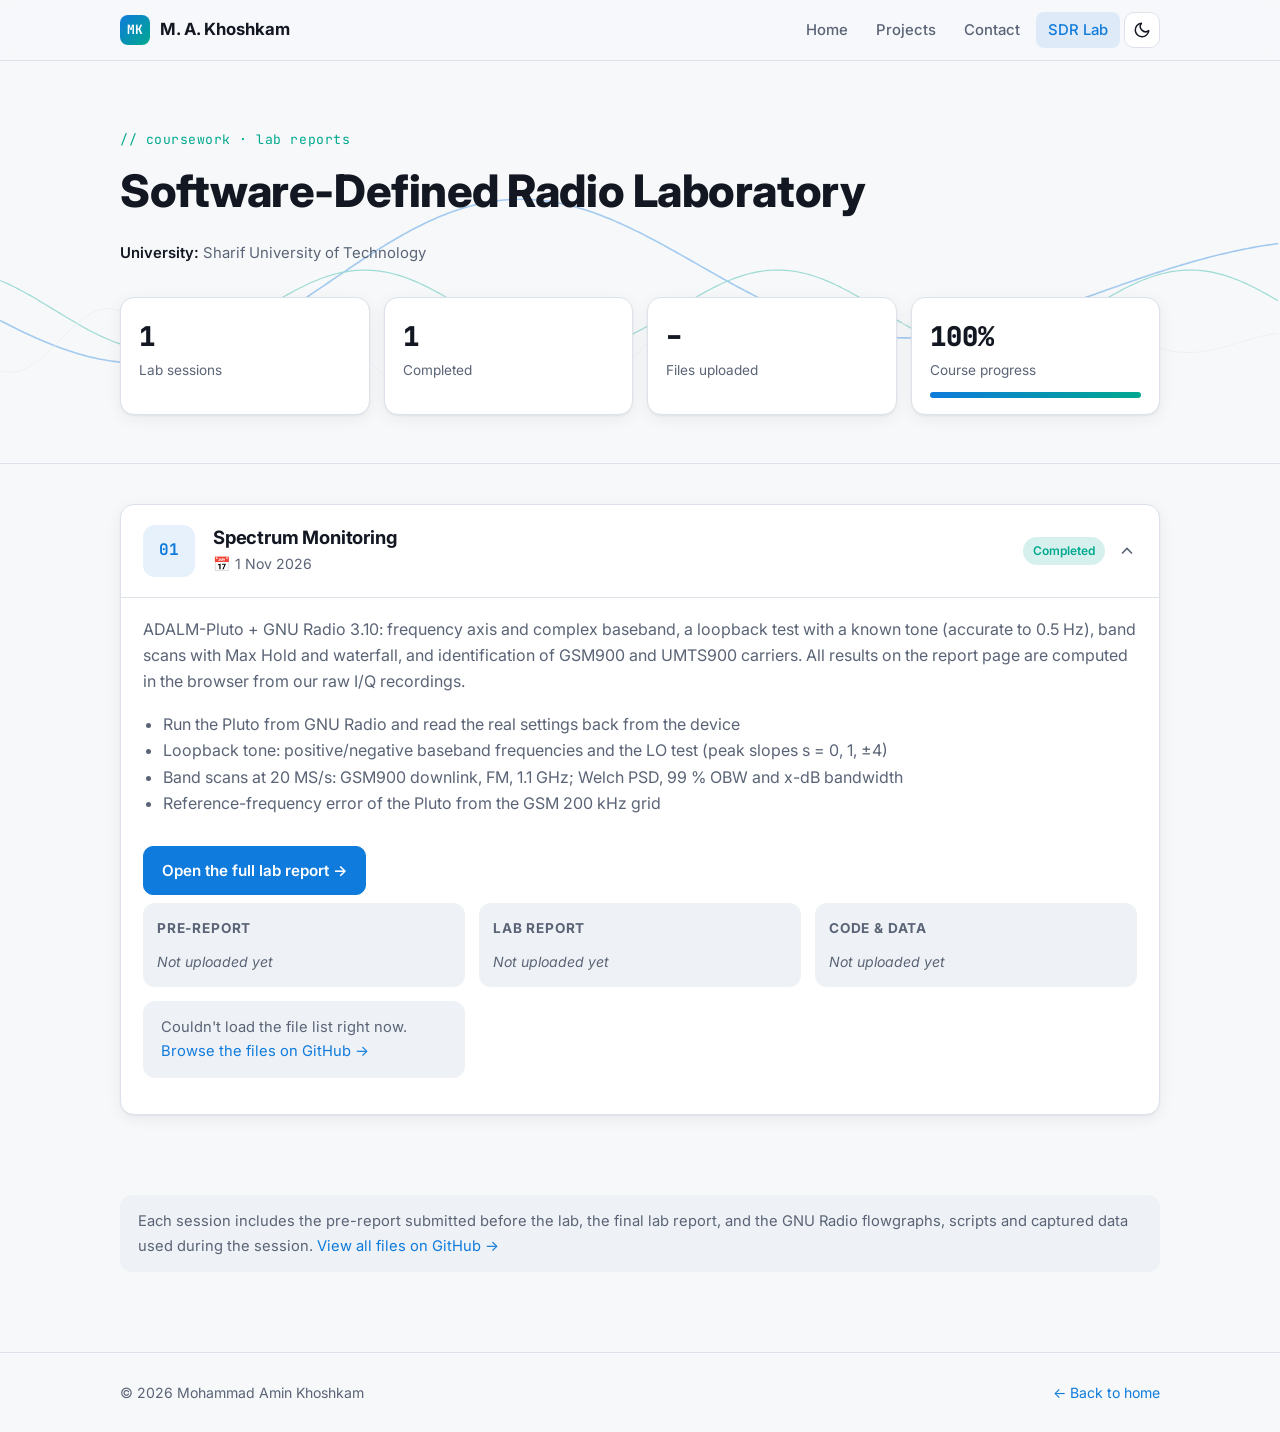
==== sdr-lab/index.html @ 5132e573 "Personal website with SDR Lab and the Lab 1 spectrum-monitoring report Resume site, SDR Lab page and" ====
<!doctype html>
<html lang="en">
<head>
  <meta charset="utf-8">
  <meta name="viewport" content="width=device-width, initial-scale=1">
  <title>SDR Lab Reports</title>
  <meta name="description" content="Pre-reports, lab reports, code and data for the Software-Defined Radio Laboratory — Mohammad Amin Khoshkam.">
  <link rel="icon" href="data:image/svg+xml,%3Csvg xmlns='http://www.w3.org/2000/svg' viewBox='0 0 32 32'%3E%3Crect width='32' height='32' rx='8' fill='%230f7bdc'/%3E%3Cpath d='M4 17c3-8 5-8 8 0s5 8 8 0 5-8 8 0' stroke='white' stroke-width='2.6' fill='none' stroke-linecap='round'/%3E%3C/svg%3E">
  <link rel="preconnect" href="https://fonts.googleapis.com">
  <link rel="preconnect" href="https://fonts.gstatic.com" crossorigin>
  <link href="https://fonts.googleapis.com/css2?family=Inter:wght@400;500;600;700;800&family=JetBrains+Mono:wght@400;600;700&display=swap" rel="stylesheet">
  <link rel="stylesheet" href="../assets/css/style.css">
</head>
<body>

<header class="nav">
  <div class="container">
    <a class="brand" href="../"><span class="brand-mark">MK</span> M. A. Khoshkam</a>
    <button class="icon-btn menu-btn" id="menu-btn" aria-label="Open menu" aria-expanded="false">
      <svg viewBox="0 0 24 24" fill="none" stroke="currentColor" stroke-width="2" stroke-linecap="round"><path d="M4 7h16M4 12h16M4 17h16"/></svg>
    </button>
    <nav class="nav-links">
      <a href="../">Home</a>
      <a href="../#projects">Projects</a>
      <a href="../#contact">Contact</a>
      <a class="pill active" href="./">SDR Lab</a>
      <button class="icon-btn" id="theme-toggle" aria-label="Toggle dark mode">
        <svg viewBox="0 0 24 24" fill="none" stroke="currentColor" stroke-width="2" stroke-linecap="round" stroke-linejoin="round"><path d="M21 12.8A9 9 0 1 1 11.2 3a7 7 0 0 0 9.8 9.8z"/></svg>
      </button>
    </nav>
  </div>
</header>

<main>
  <section class="page-head">
    <canvas data-waves aria-hidden="true"></canvas>
    <div class="container">
      <span class="eyebrow">// coursework · lab reports</span>
      <h1 id="course-title">Software-Defined Radio Laboratory</h1>
      <div class="course-meta" id="course-meta"></div>

      <div class="stats">
        <div class="card stat"><div class="n" id="stat-labs">–</div><div class="l">Lab sessions</div></div>
        <div class="card stat"><div class="n" id="stat-done">–</div><div class="l">Completed</div></div>
        <div class="card stat"><div class="n" id="stat-files">–</div><div class="l">Files uploaded</div></div>
        <div class="card stat">
          <div class="n" id="stat-pct">–</div><div class="l">Course progress</div>
          <div class="progress"><i id="progress-bar"></i></div>
        </div>
      </div>
    </div>
  </section>

  <div class="container">
    <div class="lab-list" id="lab-list">
      <p class="notice">Loading lab sessions…</p>
    </div>
    <p class="notice" style="margin-bottom: 80px;">
      Each session includes the pre-report submitted before the lab, the final lab report, and the
      GNU Radio flowgraphs, scripts and captured data used during the session.
      <a data-repo-link href="https://github.com/mohammadaminkhoshkam/mohammadaminkhoshkam.github.io" target="_blank" rel="noopener">View all files on GitHub →</a>
    </p>
  </div>
</main>

<footer>
  <div class="container">
    <span>© <span data-year></span> Mohammad Amin Khoshkam</span>
    <a href="../">← Back to home</a>
  </div>
</footer>

<script src="../assets/js/main.js"></script>
<script src="../assets/js/sdr.js"></script>
</body>
</html>
---- assets/css/style.css ----
/* ---------- Tokens ---------- */
:root {
  --bg: #f7f8fa;
  --bg-elev: #ffffff;
  --bg-soft: #eef1f5;
  --text: #121722;
  --text-dim: #5a6476;
  --border: #dde2ea;
  --accent: #0f7bdc;
  --accent-2: #00a88f;
  --accent-soft: rgba(15, 123, 220, 0.10);
  --warn: #c77700;
  --shadow: 0 1px 2px rgba(16, 24, 40, .05), 0 4px 16px rgba(16, 24, 40, .06);
  --radius: 14px;
  --maxw: 1080px;
  --font: "Inter", system-ui, -apple-system, "Segoe UI", Roboto, sans-serif;
  --mono: "JetBrains Mono", ui-monospace, "Cascadia Code", Consolas, monospace;
  color-scheme: light;
}

@media (prefers-color-scheme: dark) {
  :root:not([data-theme="light"]) {
    --bg: #0b0f17;
    --bg-elev: #121826;
    --bg-soft: #18202f;
    --text: #e6eaf2;
    --text-dim: #93a0b5;
    --border: #243045;
    --accent: #4aa8ff;
    --accent-2: #2fd4b4;
    --accent-soft: rgba(74, 168, 255, 0.12);
    --warn: #f0a83a;
    --shadow: 0 1px 2px rgba(0, 0, 0, .3), 0 6px 24px rgba(0, 0, 0, .25);
    color-scheme: dark;
  }
}
:root[data-theme="dark"] {
  --bg: #0b0f17;
  --bg-elev: #121826;
  --bg-soft: #18202f;
  --text: #e6eaf2;
  --text-dim: #93a0b5;
  --border: #243045;
  --accent: #4aa8ff;
  --accent-2: #2fd4b4;
  --accent-soft: rgba(74, 168, 255, 0.12);
  --warn: #f0a83a;
  --shadow: 0 1px 2px rgba(0, 0, 0, .3), 0 6px 24px rgba(0, 0, 0, .25);
  color-scheme: dark;
}

/* ---------- Base ---------- */
*, *::before, *::after { box-sizing: border-box; }
html { scroll-behavior: smooth; scroll-padding-top: 72px; }
body {
  margin: 0;
  background: var(--bg);
  color: var(--text);
  font-family: var(--font);
  font-size: 16px;
  line-height: 1.65;
  -webkit-font-smoothing: antialiased;
}
a { color: var(--accent); text-decoration: none; }
a:hover { text-decoration: underline; }
img { max-width: 100%; display: block; }
h1, h2, h3 { line-height: 1.2; margin: 0 0 .5em; letter-spacing: -0.01em; }
p { margin: 0 0 1em; }
code, .mono { font-family: var(--mono); font-size: .9em; }

.container { max-width: var(--maxw); margin: 0 auto; padding: 0 20px; }
@media (max-width: 480px) { .container { padding: 0 16px; } }

/* ---------- Nav ---------- */
.nav {
  position: sticky; top: 0; z-index: 50;
  background: color-mix(in srgb, var(--bg) 82%, transparent);
  backdrop-filter: saturate(160%) blur(12px);
  border-bottom: 1px solid var(--border);
}
.nav .container { display: flex; align-items: center; height: 60px; gap: 16px; }
.brand { font-weight: 700; color: var(--text); font-size: 1.05rem; display: flex; align-items: center; gap: 10px; }
.brand:hover { text-decoration: none; }
.brand-mark {
  width: 30px; height: 30px; border-radius: 8px;
  background: linear-gradient(135deg, var(--accent), var(--accent-2));
  color: #fff; display: grid; place-items: center; font-size: .8rem; font-family: var(--mono);
}
.nav-links { display: flex; gap: 4px; margin-left: auto; align-items: center; }
.nav-links a {
  color: var(--text-dim); padding: 6px 12px; border-radius: 8px; font-size: .93rem; font-weight: 500;
}
.nav-links a:hover, .nav-links a.active { color: var(--text); background: var(--bg-soft); text-decoration: none; }
.nav-links a.pill { color: var(--accent); background: var(--accent-soft); }
.icon-btn {
  border: 1px solid var(--border); background: var(--bg-elev); color: var(--text);
  width: 36px; height: 36px; border-radius: 10px; display: grid; place-items: center; cursor: pointer;
}
.icon-btn:hover { border-color: var(--accent); }
.icon-btn svg { width: 18px; height: 18px; }
.menu-btn { display: none; }
@media (max-width: 760px) {
  .menu-btn { display: grid; margin-left: auto; }
  .nav-links {
    display: none; position: absolute; top: 60px; left: 0; right: 0;
    flex-direction: column; align-items: stretch; padding: 10px 16px 16px;
    background: var(--bg-elev); border-bottom: 1px solid var(--border);
  }
  .nav-links.open { display: flex; }
  .nav-links a { padding: 10px 12px; }
}

/* ---------- Hero ---------- */
.hero { position: relative; overflow: hidden; border-bottom: 1px solid var(--border); }
.hero canvas { position: absolute; inset: 0; width: 100%; height: 100%; opacity: .55; pointer-events: none; }
.hero .container { position: relative; padding-top: 96px; padding-bottom: 88px; }
.eyebrow {
  font-family: var(--mono); font-size: .82rem; color: var(--accent-2);
  letter-spacing: .04em; margin-bottom: 14px; display: inline-block;
}
.hero h1 { font-size: clamp(2.2rem, 5.5vw, 3.6rem); font-weight: 800; margin-bottom: 16px; }
.hero h1 .grad {
  background: linear-gradient(90deg, var(--accent), var(--accent-2));
  -webkit-background-clip: text; background-clip: text; color: transparent;
}
.hero .lead { font-size: 1.15rem; color: var(--text-dim); max-width: 640px; }
.cta { display: flex; flex-wrap: wrap; gap: 12px; margin-top: 28px; }
.btn {
  display: inline-flex; align-items: center; gap: 8px; padding: 11px 18px; border-radius: 10px;
  font-weight: 600; font-size: .95rem; border: 1px solid var(--border); background: var(--bg-elev); color: var(--text);
}
.btn:hover { text-decoration: none; border-color: var(--accent); }
.btn.primary { background: var(--accent); border-color: var(--accent); color: #fff; }
.btn.primary:hover { filter: brightness(1.08); }
.btn svg { width: 18px; height: 18px; }

/* ---------- Sections ---------- */
section.block { padding: 80px 0; }
section.block + section.block { border-top: 1px solid var(--border); }
.section-head { margin-bottom: 36px; }
.section-head .kicker { font-family: var(--mono); color: var(--accent); font-size: .85rem; }
.section-head h2 { font-size: clamp(1.6rem, 3vw, 2.1rem); margin-top: 6px; }
.section-head p { color: var(--text-dim); max-width: 640px; }

.grid { display: grid; gap: 18px; }
.grid-2 { grid-template-columns: repeat(auto-fit, minmax(300px, 1fr)); }
.grid-3 { grid-template-columns: repeat(auto-fill, minmax(290px, 1fr)); }
@media (max-width: 360px) { .grid-2, .grid-3 { grid-template-columns: 1fr; } }

.card {
  background: var(--bg-elev); border: 1px solid var(--border); border-radius: var(--radius);
  padding: 22px; box-shadow: var(--shadow);
}

/* About */
.about { display: grid; grid-template-columns: 1.4fr 1fr; gap: 28px; align-items: start; }
@media (max-width: 820px) { .about { grid-template-columns: 1fr; } }
.facts { list-style: none; margin: 0; padding: 0; }
.facts li { display: flex; gap: 12px; padding: 10px 0; border-bottom: 1px dashed var(--border); }
.facts li:last-child { border-bottom: 0; }
.facts .k { color: var(--text-dim); min-width: 92px; font-size: .9rem; }

/* Skills */
.skill-group h3 { font-size: 1rem; display: flex; align-items: center; gap: 8px; }
.skill-group h3 .dot { width: 8px; height: 8px; border-radius: 50%; background: var(--accent); }
.skill-group:nth-child(2) h3 .dot { background: var(--accent-2); }
.skill-group:nth-child(3) h3 .dot { background: var(--warn); }
.tags { display: flex; flex-wrap: wrap; gap: 8px; margin: 0; padding: 0; list-style: none; }
.tag {
  font-size: .82rem; padding: 4px 10px; border-radius: 999px;
  background: var(--bg-soft); color: var(--text); border: 1px solid var(--border);
}

/* Projects */
.filters { display: flex; flex-wrap: wrap; gap: 8px; margin-bottom: 22px; }
.chip {
  border: 1px solid var(--border); background: var(--bg-elev); color: var(--text-dim);
  padding: 6px 14px; border-radius: 999px; font: inherit; font-size: .88rem; cursor: pointer;
}
.chip[aria-pressed="true"] { background: var(--accent); border-color: var(--accent); color: #fff; }
.project { display: flex; flex-direction: column; transition: transform .15s ease, border-color .15s ease; }
.project:hover { transform: translateY(-2px); border-color: var(--accent); }
.project .meta { display: flex; justify-content: space-between; align-items: center; margin-bottom: 10px; }
.project .cat { font-family: var(--mono); font-size: .75rem; color: var(--accent-2); text-transform: uppercase; letter-spacing: .06em; }
.project h3 { font-size: 1.12rem; }
.project p { color: var(--text-dim); font-size: .94rem; flex: 1; }
.project .tags { margin-bottom: 14px; }
.project .tag { font-size: .75rem; }
.project .links { display: flex; gap: 14px; font-size: .9rem; font-weight: 600; }
.project[hidden] { display: none; }

/* SDR feature card */
.feature {
  display: grid; grid-template-columns: 1fr auto; gap: 24px; align-items: center;
  background: linear-gradient(135deg, var(--accent-soft), transparent 70%), var(--bg-elev);
}
@media (max-width: 680px) { .feature { grid-template-columns: 1fr; } }
.feature h3 { font-size: 1.4rem; }
.feature p { color: var(--text-dim); margin: 0; }

/* Contact */
.contact-list { display: grid; gap: 12px; grid-template-columns: repeat(auto-fit, minmax(220px, 1fr)); }
.contact-item { display: flex; align-items: center; gap: 14px; color: var(--text); }
.contact-item:hover { text-decoration: none; border-color: var(--accent); }
.contact-item svg { width: 22px; height: 22px; color: var(--accent); flex: none; }
.contact-item small { display: block; color: var(--text-dim); font-size: .8rem; }
.contact-item span { overflow-wrap: anywhere; }

/* Footer */
footer { border-top: 1px solid var(--border); padding: 28px 0; color: var(--text-dim); font-size: .88rem; }
footer .container { display: flex; justify-content: space-between; flex-wrap: wrap; gap: 10px; }

/* ---------- SDR lab page ---------- */
.page-head { padding: 64px 0 40px; border-bottom: 1px solid var(--border); position: relative; overflow: hidden; }
.page-head canvas { position: absolute; inset: 0; width: 100%; height: 100%; opacity: .4; pointer-events: none; }
.page-head .container { position: relative; }
.page-head h1 { font-size: clamp(1.9rem, 4.5vw, 2.8rem); font-weight: 800; }
.course-meta { display: flex; flex-wrap: wrap; gap: 10px 22px; color: var(--text-dim); font-size: .93rem; margin-top: 14px; }
.course-meta b { color: var(--text); font-weight: 600; }

.stats { display: grid; grid-template-columns: repeat(auto-fit, minmax(150px, 1fr)); gap: 14px; margin: 32px 0 8px; }
.stat { padding: 16px 18px; }
.stat .n { font-size: 1.7rem; font-weight: 800; font-family: var(--mono); }
.stat .l { color: var(--text-dim); font-size: .85rem; }
.progress { height: 6px; border-radius: 99px; background: var(--bg-soft); overflow: hidden; margin-top: 10px; }
.progress > i { display: block; height: 100%; background: linear-gradient(90deg, var(--accent), var(--accent-2)); width: 0; transition: width .6s ease; }

.lab-list { display: grid; gap: 18px; padding: 40px 0 80px; }
.lab { padding: 0; overflow: hidden; }
.lab-head {
  display: grid; grid-template-columns: auto 1fr auto; gap: 18px; align-items: center;
  padding: 20px 22px; cursor: pointer; background: none; border: 0; width: 100%; text-align: left; color: inherit; font: inherit;
}
.lab-num {
  width: 52px; height: 52px; border-radius: 12px; display: grid; place-items: center;
  font-family: var(--mono); font-weight: 700; background: var(--accent-soft); color: var(--accent);
}
.lab-title h2 { font-size: 1.15rem; margin: 0 0 4px; }
.lab-title .sub { color: var(--text-dim); font-size: .88rem; display: flex; gap: 14px; flex-wrap: wrap; }
.status { font-size: .75rem; font-weight: 600; padding: 4px 10px; border-radius: 999px; white-space: nowrap; }
.status.done { background: color-mix(in srgb, var(--accent-2) 16%, transparent); color: var(--accent-2); }
.status.progress-s { background: color-mix(in srgb, var(--warn) 16%, transparent); color: var(--warn); }
.status.upcoming { background: var(--bg-soft); color: var(--text-dim); }
.chev { width: 20px; height: 20px; transition: transform .2s; color: var(--text-dim); }
.lab.open .chev { transform: rotate(180deg); }
.lab-right { display: flex; align-items: center; gap: 12px; }
@media (max-width: 560px) {
  .lab-head { grid-template-columns: auto 1fr; }
  .lab-right { grid-column: 1 / -1; justify-content: space-between; }
}
.lab-body { display: none; padding: 0 22px 22px; border-top: 1px solid var(--border); }
.lab.open .lab-body { display: block; }
.lab-body .desc { color: var(--text-dim); padding-top: 18px; }
.lab-body .desc ul { margin: 0 0 1em; padding-left: 20px; }
.file-groups { display: grid; gap: 14px; grid-template-columns: repeat(auto-fit, minmax(240px, 1fr)); margin-top: 8px; }
.file-group { background: var(--bg-soft); border-radius: 12px; padding: 14px; }
.file-group h4 { margin: 0 0 10px; font-size: .85rem; text-transform: uppercase; letter-spacing: .06em; color: var(--text-dim); }
.file-group .empty { color: var(--text-dim); font-size: .88rem; font-style: italic; }
.file {
  display: flex; align-items: center; gap: 10px; padding: 8px 10px; border-radius: 8px;
  background: var(--bg-elev); border: 1px solid var(--border); color: var(--text); margin-bottom: 8px; font-size: .9rem;
}
.file:last-child { margin-bottom: 0; }
.file:hover { text-decoration: none; border-color: var(--accent); }
.file .ext {
  font-family: var(--mono); font-size: .68rem; font-weight: 700; padding: 3px 6px; border-radius: 5px;
  background: var(--accent-soft); color: var(--accent); text-transform: uppercase; flex: none;
}
.file .name { overflow: hidden; text-overflow: ellipsis; white-space: nowrap; flex: 1; }
.file .size { color: var(--text-dim); font-size: .78rem; flex: none; }
.notice { padding: 14px 18px; border-radius: 12px; background: var(--bg-soft); color: var(--text-dim); font-size: .92rem; }

/* Hero with portrait */
.hero-grid { display: grid; grid-template-columns: 1fr auto; gap: 48px; align-items: center; }
.portrait {
  width: 260px; height: 260px; border-radius: 50%; padding: 5px;
  background: linear-gradient(135deg, var(--accent), var(--accent-2));
  box-shadow: var(--shadow);
}
.portrait img { width: 100%; height: 100%; border-radius: 50%; object-fit: cover; border: 4px solid var(--bg); }
@media (max-width: 820px) {
  .hero-grid { grid-template-columns: 1fr; gap: 28px; }
  .portrait { width: 150px; height: 150px; order: -1; }
  .hero .container { padding-top: 56px; padding-bottom: 64px; }
}

/* Timeline (experience, education) */
.timeline { list-style: none; margin: 0; padding: 0; position: relative; }
.timeline::before { content: ""; position: absolute; left: 7px; top: 6px; bottom: 6px; width: 2px; background: var(--border); }
.timeline > li { position: relative; padding-left: 34px; padding-bottom: 26px; }
.timeline > li:last-child { padding-bottom: 0; }
.timeline > li::before {
  content: ""; position: absolute; left: 0; top: 6px; width: 16px; height: 16px; border-radius: 50%;
  background: var(--bg); border: 3px solid var(--accent);
}
.timeline .when { font-family: var(--mono); font-size: .8rem; color: var(--accent-2); }
.timeline h3 { font-size: 1.05rem; margin: 2px 0 2px; }
.timeline .where { color: var(--text-dim); font-size: .92rem; margin-bottom: 6px; }
.timeline p { color: var(--text-dim); font-size: .94rem; margin: 0; }
.timeline .tags { margin-top: 8px; }
.timeline .tag { font-size: .76rem; }
.two-col { display: grid; grid-template-columns: 1.5fr 1fr; gap: 28px; align-items: start; }
@media (max-width: 860px) { .two-col { grid-template-columns: 1fr; } }
.col-title { font-size: .85rem; text-transform: uppercase; letter-spacing: .08em; color: var(--text-dim); margin-bottom: 18px; }

/* Awards */
.award { display: flex; gap: 14px; align-items: flex-start; padding: 14px 0; border-bottom: 1px dashed var(--border); }
.award:last-child { border-bottom: 0; }
.award .medal {
  flex: none; width: 38px; height: 38px; border-radius: 10px; display: grid; place-items: center;
  background: color-mix(in srgb, var(--warn) 16%, transparent); color: var(--warn); font-size: 1.1rem;
}
.award .medal.cert { background: var(--accent-soft); color: var(--accent); }
.award b { display: block; font-weight: 600; }
.award small { color: var(--text-dim); }
.project .year { font-family: var(--mono); font-size: .75rem; color: var(--text-dim); }

/* ---------- Lab report pages ---------- */
.lab-page { padding-bottom: 40px; }
.lab-sec { padding: 56px 0 8px; }
.lab-sec + .lab-sec { border-top: 1px solid var(--border); }
.lab-sec .section-head { margin-bottom: 22px; }
.sub-h { font-size: 1.15rem; margin: 34px 0 10px; }
.rc-card { display: grid; grid-template-columns: 1fr auto; gap: 24px; align-items: center; margin-top: -28px; position: relative; }
.rc-card h3 { margin-bottom: 6px; }
.rc-card p { color: var(--text-dim); margin-bottom: 6px; }
.rc-actions { min-width: 260px; }
.rc-actions .progress { margin: 12px 0 6px; }
@media (max-width: 760px) { .rc-card { grid-template-columns: 1fr; } .rc-actions { min-width: 0; } }
.btn[disabled] { opacity: .55; cursor: progress; }
button.btn { cursor: pointer; font: inherit; font-weight: 600; }

.tbl-wrap { overflow-x: auto; margin: 0 0 16px; border: 1px solid var(--border); border-radius: 12px; background: var(--bg-elev); }
.tbl { width: 100%; border-collapse: collapse; font-size: .9rem; }
.tbl th, .tbl td { padding: 8px 12px; border-bottom: 1px solid var(--border); text-align: left; vertical-align: top; }
.tbl thead th { background: var(--bg-soft); font-weight: 600; font-size: .82rem; white-space: nowrap; }
.tbl tbody tr:last-child td { border-bottom: 0; }
.card .tbl th { width: 30%; color: var(--text-dim); font-weight: 600; }
.num { text-align: right !important; font-variant-numeric: tabular-nums; white-space: nowrap; }
.small { font-size: .84rem; }
.dim { color: var(--text-dim); }
.ok { color: var(--accent-2); font-weight: 600; }
.bad { color: #d64545; font-weight: 600; }
:root[data-theme="dark"] .bad { color: #ff7b7b; }
.flag { font-size: .7rem; font-weight: 700; padding: 1px 6px; border-radius: 6px; background: color-mix(in srgb, var(--warn) 18%, transparent); color: var(--warn); margin-left: 4px; }
.cls { font-size: .8rem; font-weight: 600; padding: 2px 8px; border-radius: 999px; display: inline-block; white-space: nowrap; }
.cls.real { background: color-mix(in srgb, var(--accent) 14%, transparent); color: var(--accent); }
.cls.rx { background: color-mix(in srgb, var(--warn) 16%, transparent); color: var(--warn); }
.bul { margin: 0 0 12px; padding-left: 20px; }
.bul li { margin-bottom: 6px; }
.callout { background: var(--bg-soft); border-left: 3px solid var(--accent); padding: 12px 16px; border-radius: 8px; font-size: .93rem; }
.callout:empty { display: none; }

.plot { position: relative; margin: 8px 0 12px; }
.plot canvas { width: 100%; display: block; }
.tip { position: absolute; pointer-events: none; background: var(--text); color: var(--bg); font: 600 .75rem var(--mono); padding: 3px 8px; border-radius: 6px; white-space: nowrap; }
.controls { display: flex; flex-wrap: wrap; gap: 12px; margin: 10px 0 4px; }
.controls label, .own-grid label { display: flex; flex-direction: column; gap: 4px; font-size: .8rem; color: var(--text-dim); font-weight: 600; }
select, input[type="number"], input[type="file"] {
  font: inherit; font-size: .9rem; color: var(--text); background: var(--bg-elev); border: 1px solid var(--border);
  border-radius: 8px; padding: 7px 10px; max-width: 100%;
}
.t7grid { display: grid; grid-template-columns: repeat(auto-fill, minmax(320px, 1fr)); gap: 14px; margin: 8px 0 14px; }
.t7cell { padding: 8px 10px 0; }
@media (max-width: 380px) { .t7grid { grid-template-columns: 1fr; } }
.kpi { display: grid; grid-template-columns: repeat(auto-fit, minmax(200px, 1fr)); gap: 14px; margin: 10px 0 16px; }
.kpi .n { font-size: 1.4rem; }
.qa h3 { font-size: 1.05rem; margin: 26px 0 8px; }
.qa h3:first-child { margin-top: 0; }
.qa p { color: var(--text); }
.own-grid { display: grid; grid-template-columns: repeat(auto-fill, minmax(190px, 1fr)); gap: 12px; align-items: end; margin-bottom: 14px; }
.own-res { display: flex; flex-direction: column; gap: 4px; font-size: .9rem; background: var(--bg-soft); padding: 12px 14px; border-radius: 10px; margin-bottom: 8px; }
.gallery { display: grid; grid-template-columns: repeat(auto-fill, minmax(260px, 1fr)); gap: 14px; }
.gallery figure { margin: 0; background: var(--bg-elev); border: 1px solid var(--border); border-radius: 12px; overflow: hidden; }
.gallery img { width: 100%; aspect-ratio: 2 / 1; object-fit: cover; object-position: top; }
.gallery figcaption { padding: 8px 12px; font-size: .82rem; color: var(--text-dim); }
.lab-open { margin-top: 14px; }

/* Reveal animation */
.reveal { opacity: 0; transform: translateY(14px); transition: opacity .5s ease, transform .5s ease; }
.reveal.in { opacity: 1; transform: none; }
@media (prefers-reduced-motion: reduce) {
  .reveal { opacity: 1; transform: none; transition: none; }
  html { scroll-behavior: auto; }
}
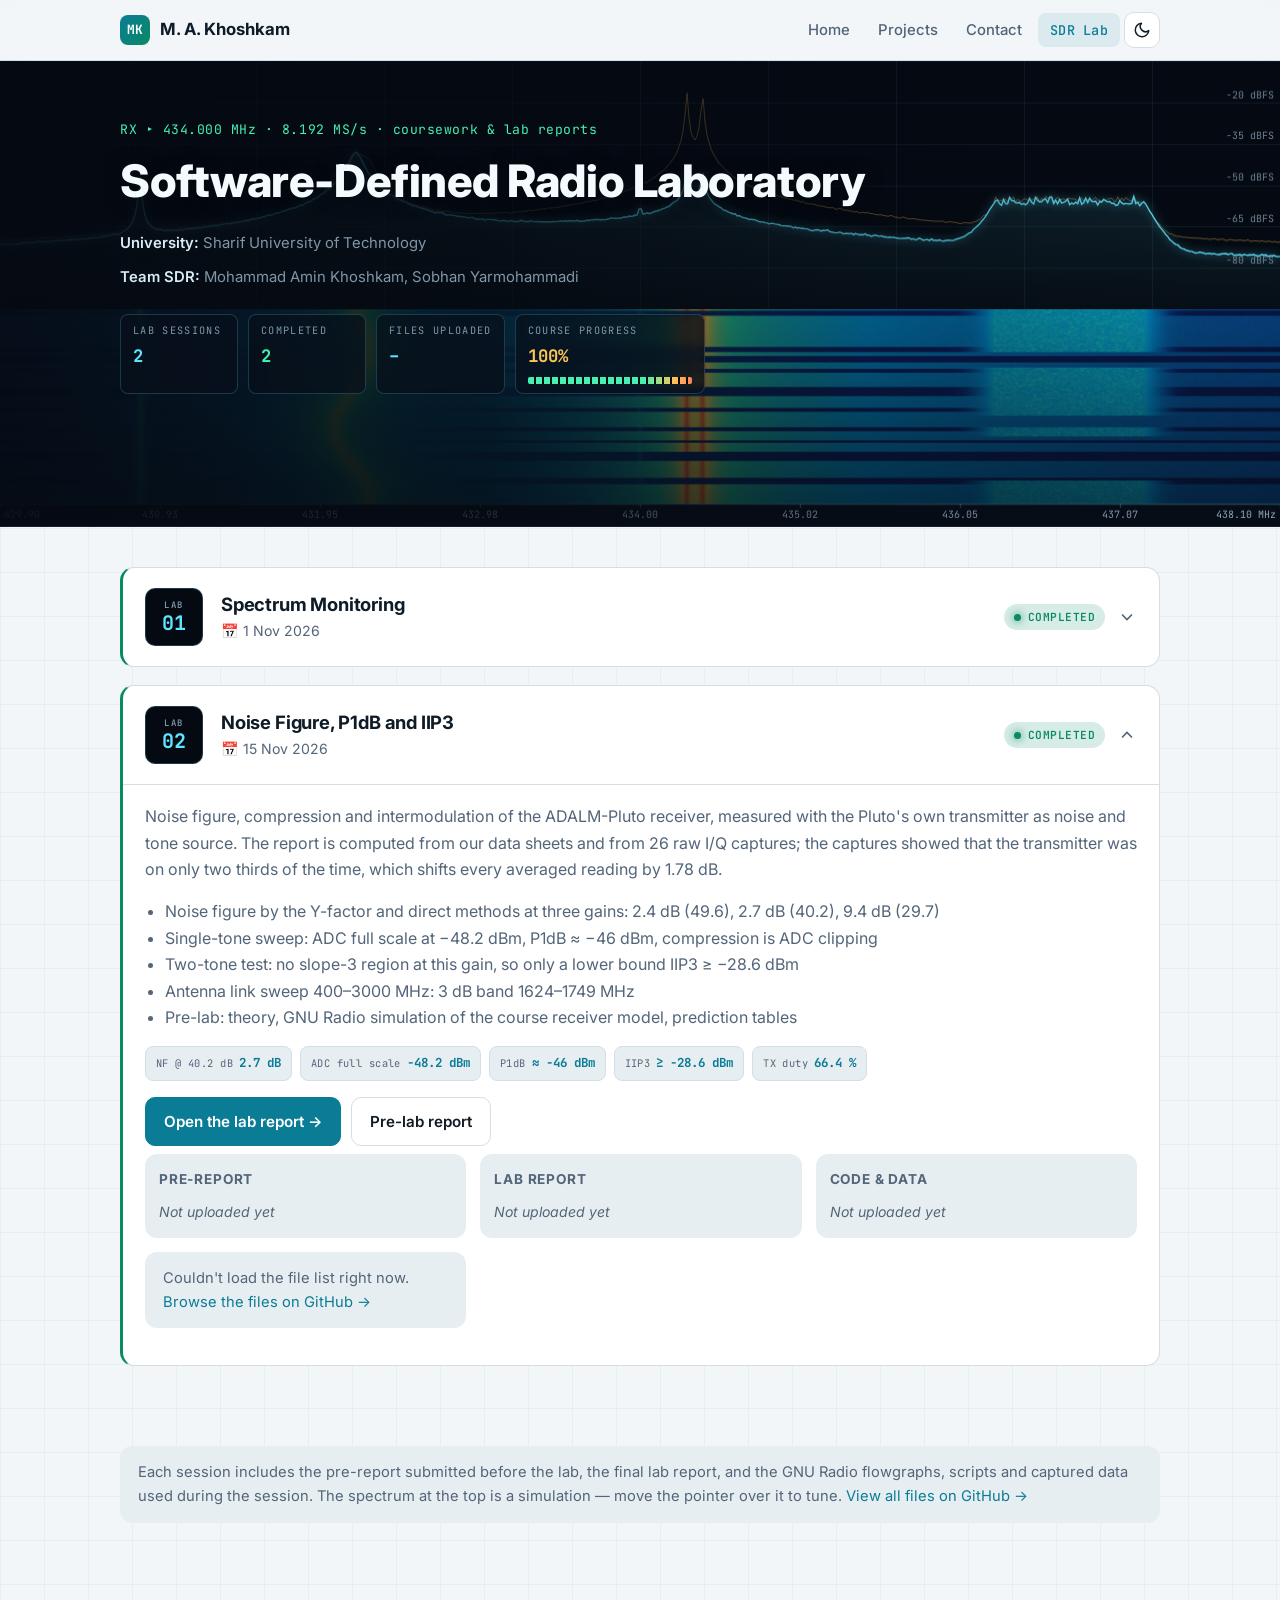
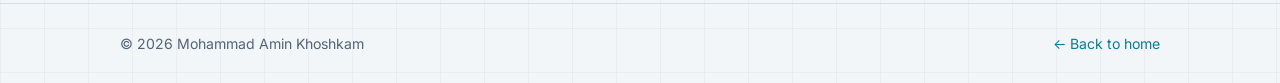
==== commit 1bcf3618: "Lab 2 report (noise figure, P1dB, IIP3) and an SDR theme for the lab pages - sdr-lab/lab-02/: lab re" ====
--- a/sdr-lab/index.html
+++ b/sdr-lab/index.html
@@ -5,13 +5,14 @@
   <meta name="viewport" content="width=device-width, initial-scale=1">
   <title>SDR Lab Reports</title>
   <meta name="description" content="Pre-reports, lab reports, code and data for the Software-Defined Radio Laboratory — Mohammad Amin Khoshkam.">
-  <link rel="icon" href="data:image/svg+xml,%3Csvg xmlns='http://www.w3.org/2000/svg' viewBox='0 0 32 32'%3E%3Crect width='32' height='32' rx='8' fill='%230f7bdc'/%3E%3Cpath d='M4 17c3-8 5-8 8 0s5 8 8 0 5-8 8 0' stroke='white' stroke-width='2.6' fill='none' stroke-linecap='round'/%3E%3C/svg%3E">
+  <link rel="icon" href="data:image/svg+xml,%3Csvg xmlns='http://www.w3.org/2000/svg' viewBox='0 0 32 32'%3E%3Crect width='32' height='32' rx='8' fill='%23050a12'/%3E%3Cpath d='M3 24h4l2-3 2 2 2-14 2 14 2-9 2 9 2-4 2 5h4' stroke='%235ee6ff' stroke-width='2' fill='none' stroke-linecap='round' stroke-linejoin='round'/%3E%3C/svg%3E">
   <link rel="preconnect" href="https://fonts.googleapis.com">
   <link rel="preconnect" href="https://fonts.gstatic.com" crossorigin>
   <link href="https://fonts.googleapis.com/css2?family=Inter:wght@400;500;600;700;800&family=JetBrains+Mono:wght@400;600;700&display=swap" rel="stylesheet">
   <link rel="stylesheet" href="../assets/css/style.css">
+  <link rel="stylesheet" href="../assets/css/sdr-theme.css">
 </head>
-<body>
+<body class="sdr">
 
 <header class="nav">
   <div class="container">
@@ -32,20 +33,19 @@
 </header>
 
 <main>
-  <section class="page-head">
-    <canvas data-waves aria-hidden="true"></canvas>
+  <section class="page-head scope">
+    <canvas data-scope data-fc="434" data-span="8.192" aria-hidden="true"></canvas>
     <div class="container">
-      <span class="eyebrow">// coursework · lab reports</span>
+      <span class="eyebrow">RX ▸ 434.000 MHz · 8.192 MS/s · coursework &amp; lab reports</span>
       <h1 id="course-title">Software-Defined Radio Laboratory</h1>
       <div class="course-meta" id="course-meta"></div>
 
-      <div class="stats">
-        <div class="card stat"><div class="n" id="stat-labs">–</div><div class="l">Lab sessions</div></div>
-        <div class="card stat"><div class="n" id="stat-done">–</div><div class="l">Completed</div></div>
-        <div class="card stat"><div class="n" id="stat-files">–</div><div class="l">Files uploaded</div></div>
-        <div class="card stat">
-          <div class="n" id="stat-pct">–</div><div class="l">Course progress</div>
-          <div class="progress"><i id="progress-bar"></i></div>
+      <div class="readouts" aria-label="Course progress">
+        <div class="ro"><small>Lab sessions</small><b id="stat-labs">–</b></div>
+        <div class="ro"><small>Completed</small><b class="g" id="stat-done">–</b></div>
+        <div class="ro"><small>Files uploaded</small><b id="stat-files">–</b></div>
+        <div class="ro wide"><small>Course progress</small><b class="a" id="stat-pct">–</b>
+          <div class="smeter"><i id="progress-bar"></i></div>
         </div>
       </div>
     </div>
@@ -57,7 +57,8 @@
     </div>
     <p class="notice" style="margin-bottom: 80px;">
       Each session includes the pre-report submitted before the lab, the final lab report, and the
-      GNU Radio flowgraphs, scripts and captured data used during the session.
+      GNU Radio flowgraphs, scripts and captured data used during the session. The spectrum at the top is a
+      simulation — move the pointer over it to tune.
       <a data-repo-link href="https://github.com/mohammadaminkhoshkam/mohammadaminkhoshkam.github.io" target="_blank" rel="noopener">View all files on GitHub →</a>
     </p>
   </div>
@@ -71,6 +72,7 @@
 </footer>
 
 <script src="../assets/js/main.js"></script>
+<script src="../assets/js/sdr-scope.js"></script>
 <script src="../assets/js/sdr.js"></script>
 </body>
 </html>
--- a/assets/css/style.css
+++ b/assets/css/style.css
@@ -376,6 +376,58 @@
 .gallery figcaption { padding: 8px 12px; font-size: .82rem; color: var(--text-dim); }
 .lab-open { margin-top: 14px; }
 
+/* ---------- Polish ---------- */
+::selection { background: color-mix(in srgb, var(--accent) 30%, transparent); }
+:focus-visible { outline: 2px solid var(--accent); outline-offset: 2px; border-radius: 6px; }
+.card, .btn, .chip, .tag, .icon-btn { transition: border-color .15s ease, background-color .15s ease, transform .15s ease, filter .15s ease; }
+.btn:active { transform: translateY(1px); }
+.contact-item:hover { transform: translateY(-2px); }
+.hero::before {
+  content: ""; position: absolute; inset: 0; pointer-events: none;
+  background:
+    radial-gradient(60% 70% at 78% 40%, var(--accent-soft), transparent 70%),
+    linear-gradient(color-mix(in srgb, var(--border) 55%, transparent) 1px, transparent 1px) 0 0 / 100% 44px,
+    linear-gradient(90deg, color-mix(in srgb, var(--border) 55%, transparent) 1px, transparent 1px) 0 0 / 44px 100%;
+  -webkit-mask-image: linear-gradient(180deg, #000 0%, transparent 92%); mask-image: linear-gradient(180deg, #000 0%, transparent 92%);
+  opacity: .55;
+}
+.section-head .kicker { display: block; }
+.section-head h2 { position: relative; display: inline-block; }
+.section-head h2::after {
+  content: ""; position: absolute; left: 0; bottom: -8px; width: 44px; height: 3px; border-radius: 3px;
+  background: linear-gradient(90deg, var(--accent), var(--accent-2));
+}
+.section-head p { margin-top: 18px; }
+.timeline > li::before { transition: background-color .15s ease; }
+.timeline > li:hover::before { background: var(--accent); }
+
+/* SDR Lab card on the home page: a small live "scope" */
+.sdr-card {
+  position: relative; display: block; overflow: hidden; padding: 0; margin-bottom: 22px; min-height: 250px;
+  background: #050a12; border-color: #14222f; color: #d9ecf5; isolation: isolate;
+}
+.sdr-card:hover { text-decoration: none; border-color: #5ee6ff; }
+.sdr-card canvas { position: absolute; inset: 0; width: 100%; height: 100%; z-index: 0; }
+.sdr-card::after {
+  content: ""; position: absolute; inset: 0; z-index: 1; pointer-events: none;
+  background: linear-gradient(90deg, rgba(5, 10, 18, .94) 0%, rgba(5, 10, 18, .82) 42%, rgba(5, 10, 18, .25) 78%, rgba(5, 10, 18, .05) 100%);
+}
+.sdr-card-body { position: relative; z-index: 2; padding: 26px 26px 46px; max-width: 640px; }
+.sdr-card .eyebrow { color: #46f0b0; margin-bottom: 8px; }
+.sdr-card h3 { font-size: 1.45rem; color: #f3fbff; }
+.sdr-card p { color: #9db3c4; margin-bottom: 14px; }
+.sdr-card-chips { display: flex; flex-wrap: wrap; gap: 8px; margin-bottom: 18px; }
+.sdr-card-chips span {
+  font-family: var(--mono); font-size: .78rem; padding: 5px 10px; border-radius: 8px; color: #d9ecf5;
+  border: 1px solid rgba(120, 220, 255, .22); background: rgba(8, 16, 26, .74);
+}
+.sdr-card-chips small { color: #5ee6ff; font-weight: 700; margin-right: 6px; letter-spacing: .06em; }
+.sdr-card .btn.primary { background: #0e8fae; border-color: #0e8fae; }
+@media (max-width: 680px) {
+  .sdr-card::after { background: linear-gradient(180deg, rgba(5, 10, 18, .93) 0%, rgba(5, 10, 18, .84) 60%, rgba(5, 10, 18, .3) 100%); }
+  .sdr-card-body { padding: 20px 18px 56px; }
+}
+
 /* Reveal animation */
 .reveal { opacity: 0; transform: translateY(14px); transition: opacity .5s ease, transform .5s ease; }
 .reveal.in { opacity: 1; transform: none; }
--- a/assets/css/sdr-theme.css
+++ b/assets/css/sdr-theme.css
@@ -0,0 +1,211 @@
+/* ==========================================================================
+   SDR Lab theme — "instrument" look for everything under /sdr-lab/
+   Loaded after style.css on pages whose <body> has class "sdr".
+   ========================================================================== */
+
+/* ---------- Tokens ---------- */
+body.sdr {
+  --bg: #f2f6f8;
+  --bg-elev: #ffffff;
+  --bg-soft: #e7eef2;
+  --text: #0f1b26;
+  --text-dim: #536579;
+  --border: #d3dee6;
+  --accent: #0b7c96;
+  --accent-2: #0a8a63;
+  --accent-soft: rgba(11, 124, 150, 0.10);
+  --warn: #b25e09;
+  --grid-line: rgba(15, 60, 90, 0.045);
+  --fig-bg: #ffffff;
+  /* the scope screen is always dark, in both themes */
+  --scope-bg: #050a12;
+  --scope-text: #d9ecf5;
+  --scope-dim: #7f97aa;
+  --scope-trace: #5ee6ff;
+  --phosphor: #46f0b0;
+  --amber: #ffc457;
+  background-image:
+    linear-gradient(var(--grid-line) 1px, transparent 1px),
+    linear-gradient(90deg, var(--grid-line) 1px, transparent 1px);
+  background-size: 44px 44px;
+}
+@media (prefers-color-scheme: dark) {
+  :root:not([data-theme="light"]) body.sdr {
+    --bg: #060a11;
+    --bg-elev: #0b121c;
+    --bg-soft: #111a27;
+    --text: #dde8f2;
+    --text-dim: #8598ad;
+    --border: #1b2a3d;
+    --accent: #38d6f5;
+    --accent-2: #3fe6a6;
+    --accent-soft: rgba(56, 214, 245, 0.12);
+    --warn: #ffc457;
+    --grid-line: rgba(120, 220, 255, 0.035);
+    --fig-bg: #0c131f;
+  }
+}
+:root[data-theme="dark"] body.sdr {
+  --bg: #060a11;
+  --bg-elev: #0b121c;
+  --bg-soft: #111a27;
+  --text: #dde8f2;
+  --text-dim: #8598ad;
+  --border: #1b2a3d;
+  --accent: #38d6f5;
+  --accent-2: #3fe6a6;
+  --accent-soft: rgba(56, 214, 245, 0.12);
+  --warn: #ffc457;
+  --grid-line: rgba(120, 220, 255, 0.035);
+  --fig-bg: #0c131f;
+}
+
+.sdr .brand-mark { background: linear-gradient(135deg, #0b7c96, #0a8a63); }
+.sdr .nav-links a.pill { font-family: var(--mono); font-size: .84rem; letter-spacing: .02em; }
+.sdr .card { box-shadow: none; }
+.sdr .num, .sdr .tbl td.num { font-family: var(--mono); font-size: .86em; }
+
+/* ---------- Scope hero (spectrum + waterfall canvas) ---------- */
+.sdr .page-head.scope {
+  background: var(--scope-bg);
+  color: var(--scope-text);
+  padding: 0;
+  border-bottom: 1px solid #14222f;
+  isolation: isolate;
+}
+.scope canvas[data-scope] { position: absolute; inset: 0; width: 100%; height: 100%; opacity: 1; pointer-events: none; z-index: 0; }
+.scope::after {
+  content: ""; position: absolute; inset: 0; z-index: 1; pointer-events: none;
+  background: linear-gradient(90deg, rgba(5, 10, 18, .93) 0%, rgba(5, 10, 18, .80) 38%, rgba(5, 10, 18, .30) 68%, rgba(5, 10, 18, .05) 100%);
+}
+.scope .container { position: relative; z-index: 2; padding-top: 54px; padding-bottom: 132px; }
+.scope.strip .container { padding-top: 40px; padding-bottom: 96px; }
+.scope h1 { color: #f3fbff; text-shadow: 0 2px 18px rgba(5, 10, 18, .9); max-width: 780px; }
+.scope .eyebrow { color: var(--phosphor); }
+.scope a.eyebrow:hover { text-decoration: none; filter: brightness(1.2); }
+.scope .course-meta { color: var(--scope-dim); max-width: 760px; }
+.scope .course-meta b { color: var(--scope-text); }
+.scope .course-meta a { color: var(--scope-trace); }
+.scope .lead { color: var(--scope-dim) !important; }
+.scope .lead b { color: var(--scope-text); }
+.sdr .rc-card { margin-top: 28px; }
+.scope .btn { background: rgba(8, 16, 26, .75); border-color: rgba(120, 220, 255, .28); color: var(--scope-text); }
+.scope .btn:hover { border-color: var(--scope-trace); }
+.scope .btn.primary { background: #0e8fae; border-color: #0e8fae; color: #fff; }
+@media (max-width: 720px) {
+  .scope::after { background: linear-gradient(180deg, rgba(5, 10, 18, .92) 0%, rgba(5, 10, 18, .82) 55%, rgba(5, 10, 18, .25) 100%); }
+  .scope .container { padding-top: 36px; padding-bottom: 120px; }
+}
+
+/* Instrument read-outs */
+.readouts { display: flex; flex-wrap: wrap; gap: 10px; margin-top: 24px; }
+.ro {
+  font-family: var(--mono); min-width: 118px; padding: 8px 12px 9px; border-radius: 8px;
+  border: 1px solid rgba(120, 220, 255, .20); background: rgba(8, 16, 26, .74);
+  -webkit-backdrop-filter: blur(4px); backdrop-filter: blur(4px);
+}
+.ro small { display: block; font-size: .64rem; letter-spacing: .13em; text-transform: uppercase; color: var(--scope-dim); margin-bottom: 2px; }
+.ro b { font-size: 1.08rem; font-weight: 700; color: var(--scope-trace); font-variant-numeric: tabular-nums; white-space: nowrap; }
+.ro b i { font-style: normal; font-size: .72em; color: var(--scope-dim); font-weight: 600; margin-left: 3px; }
+.ro b.g { color: var(--phosphor); }
+.ro b.a { color: var(--amber); }
+.ro.wide { min-width: 190px; }
+.smeter { height: 7px; margin-top: 7px; border-radius: 2px; background: rgba(120, 220, 255, .12); overflow: hidden; position: relative; }
+.smeter > i { display: block; height: 100%; width: 0; background: linear-gradient(90deg, var(--phosphor) 0 70%, var(--amber) 88%, #ff7a59) 0 0 / 166px 100% no-repeat; transition: width .7s ease; }
+.smeter::after { content: ""; position: absolute; inset: 0; background: repeating-linear-gradient(90deg, transparent 0 6px, var(--scope-bg) 6px 8px); }
+
+/* ---------- Lab list ("channels") ---------- */
+.sdr .lab { border-left: 3px solid var(--border); transition: border-color .2s ease; }
+.sdr .lab.is-done { border-left-color: var(--accent-2); }
+.sdr .lab.is-progress { border-left-color: var(--warn); }
+.sdr .lab:hover { border-color: var(--accent); }
+.sdr .lab-num {
+  width: 58px; height: 58px; border-radius: 10px; line-height: 1; gap: 3px; align-content: center;
+  background: var(--scope-bg); color: var(--scope-trace); border: 1px solid rgba(120, 220, 255, .22); font-size: 1.25rem;
+}
+.sdr .lab-num small { display: block; font-size: .56rem; letter-spacing: .16em; color: var(--scope-dim); font-weight: 600; }
+.sdr .status { font-family: var(--mono); font-size: .7rem; letter-spacing: .04em; text-transform: uppercase; display: inline-flex; align-items: center; gap: 7px; }
+.sdr .status::before { content: ""; width: 7px; height: 7px; border-radius: 50%; background: currentColor; box-shadow: 0 0 8px currentColor; }
+.sdr .status.progress-s::before { animation: led 1.4s ease-in-out infinite; }
+@keyframes led { 50% { opacity: .25; box-shadow: none; } }
+.hl { display: flex; flex-wrap: wrap; gap: 8px; margin: 4px 0 16px; }
+.hl .chip-ro { font-family: var(--mono); font-size: .78rem; padding: 6px 10px; border-radius: 8px; background: var(--bg-soft); border: 1px solid var(--border); }
+.hl .chip-ro small { color: var(--text-dim); margin-right: 6px; letter-spacing: .04em; }
+.hl .chip-ro b { color: var(--accent); font-weight: 700; }
+.lab-links { display: flex; flex-wrap: wrap; gap: 10px; margin-top: 14px; }
+.lab-links .lab-open { margin-top: 0; }
+.sdr .file .ext { background: var(--scope-bg); color: var(--scope-trace); }
+.sdr .section-head .kicker, .sdr .kicker { font-family: var(--mono); color: var(--accent); font-size: .8rem; letter-spacing: .08em; text-transform: uppercase; }
+
+/* ---------- Report pages ---------- */
+.rep .task { border-top: 1px solid var(--border); padding-top: 40px; margin-top: 40px; scroll-margin-top: 76px; }
+.rep .task:first-child { border-top: 0; margin-top: 8px; }
+.rep .task h2 { margin: 4px 0 14px; font-size: clamp(1.4rem, 2.6vw, 1.8rem); }
+.rep .eq {
+  font-family: var(--mono); font-size: .88rem; background: var(--bg-soft); padding: 8px 12px; border-radius: 8px;
+  display: inline-block; margin: 4px 0; border-left: 3px solid var(--accent); max-width: 100%; overflow-x: auto;
+}
+.figx { margin: 10px 0 18px; background: var(--fig-bg); border: 1px solid var(--border); border-radius: 12px; padding: 8px; }
+.figx img { width: 100%; height: auto; border-radius: 6px; }
+.figx img.d { display: none; }
+.figx figcaption { color: var(--text-dim); font-size: .84rem; padding: 6px 4px 0; }
+@media (prefers-color-scheme: dark) {
+  :root:not([data-theme="light"]) .figx img.l { display: none; }
+  :root:not([data-theme="light"]) .figx img.d { display: block; }
+}
+:root[data-theme="dark"] .figx img.l { display: none; }
+:root[data-theme="dark"] .figx img.d { display: block; }
+
+.rep tr.best td { background: color-mix(in srgb, var(--accent-2) 13%, transparent); font-weight: 600; }
+.rep tr.warn td, .rep td.warn { background: color-mix(in srgb, var(--warn) 12%, transparent); }
+.rep .tbl caption { caption-side: top; text-align: left; padding: 9px 12px; font-size: .84rem; font-weight: 600; color: var(--text-dim); border-bottom: 1px solid var(--border); }
+.rep .tbl td, .rep .tbl th { padding: 7px 11px; }
+.callout.warn { border-left-color: var(--warn); }
+.callout.good { border-left-color: var(--accent-2); }
+.callout b:first-child { font-family: var(--mono); font-size: .8rem; letter-spacing: .06em; text-transform: uppercase; color: var(--accent); margin-right: 6px; }
+.callout.warn b:first-child { color: var(--warn); }
+.callout.good b:first-child { color: var(--accent-2); }
+.rep .callout { margin: 0 0 16px; }
+.rep .kpi .stat .n { font-size: 1.45rem; color: var(--accent); }
+.rep .kpi .stat .n i { font-style: normal; font-size: .62em; color: var(--text-dim); margin-left: 4px; }
+.rep .kpi .stat { border-top: 2px solid var(--accent); }
+.rep .qa h3 { font-size: 1.02rem; margin: 26px 0 8px; padding-left: 12px; border-left: 3px solid var(--accent); }
+.toc { display: flex; flex-wrap: wrap; gap: 8px; margin: 22px 0 0; }
+.toc a {
+  font-family: var(--mono); font-size: .76rem; padding: 5px 10px; border-radius: 999px; border: 1px solid rgba(120, 220, 255, .22);
+  color: var(--scope-text); background: rgba(8, 16, 26, .7);
+}
+.toc a:hover { text-decoration: none; border-color: var(--scope-trace); color: #fff; }
+.shots { display: grid; grid-template-columns: repeat(auto-fill, minmax(250px, 1fr)); gap: 14px; }
+.shots figure { margin: 0; background: var(--bg-elev); border: 1px solid var(--border); border-radius: 12px; overflow: hidden; }
+.shots a { display: block; background: #f0f0f0; }
+.shots img { width: 100%; aspect-ratio: 16 / 8; object-fit: cover; object-position: top left; }
+.shots figcaption { padding: 8px 12px; font-size: .8rem; color: var(--text-dim); }
+
+@media print {
+  body.sdr {
+    --bg: #fff; --bg-elev: #fff; --bg-soft: #f2f4f7; --text: #111; --text-dim: #444; --border: #c9cfd6;
+    --accent: #0b6f86; --accent-2: #0a7a58; --warn: #9a5208; --fig-bg: #fff; background-image: none;
+  }
+  .nav, footer, .no-print, .scope canvas, .scope::after, .toc, .readouts { display: none !important; }
+  .sdr .page-head.scope { background: #fff; color: #111; border-bottom: 2px solid #111; }
+  .scope .container, .scope.strip .container { padding: 0 0 10px; }
+  .scope h1 { color: #111; text-shadow: none; }
+  .scope .eyebrow { color: #0b6f86; }
+  .scope .course-meta, .scope .course-meta b { color: #333; }
+  body { font-size: 10.2pt; }
+  .container { max-width: none; padding: 0; }
+  .rep .task { margin-top: 16px; padding-top: 12px; }
+  .figx img.d { display: none !important; }
+  .figx img.l { display: block !important; }
+  .figx, .tbl-wrap, .eq, .callout, .kpi { break-inside: avoid; }
+  .tbl-wrap { overflow: visible; }
+  .rep .tbl { font-size: 8.4pt; }
+  .rep .tbl.small { font-size: 7.4pt; }
+  .rep .tbl td, .rep .tbl th { padding: 3px 5px; }
+  .rep details > *:not(summary) { display: block; }
+  .section-head h2::after { display: none; }
+  a { color: inherit; text-decoration: none; }
+  .reveal { opacity: 1 !important; transform: none !important; }
+}
+@page { size: A4; margin: 15mm 13mm; }
